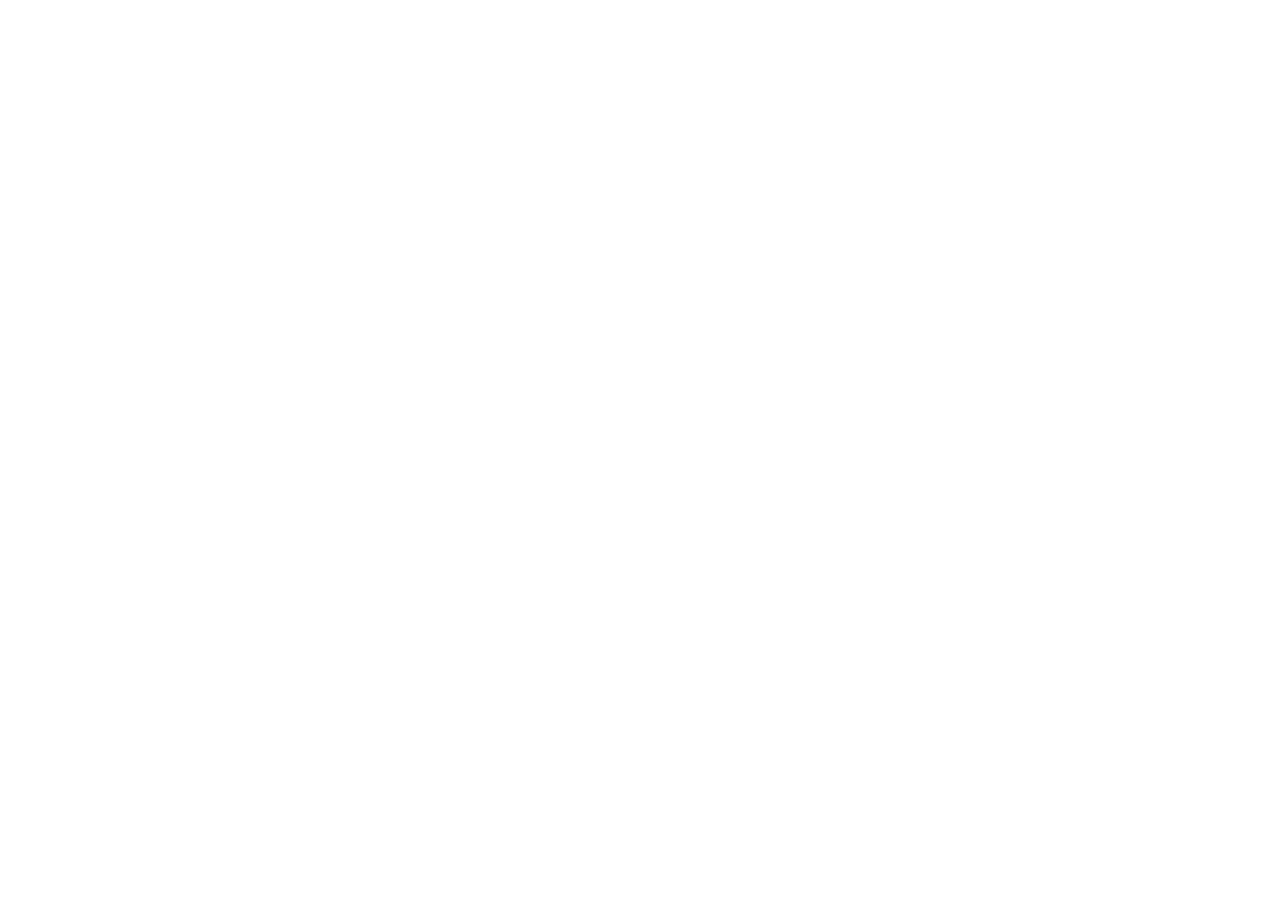
==== index.html @ d3843fdd "Initial" ====
<!DOCTYPE html>
<html lang="en">
<head>
  <head>
    <meta charset="UTF-8" />
    <meta http-equiv="X-UA-Compatible" content="ie=edge" />
    <meta name="viewport" content="width=device-width, initial-scale=1.0" />
    <link rel="shortcut icon" href="favicon.ico" type="image/x-icon">
    <link rel="stylesheet" href="css/all.css" />
    <link rel="stylesheet" href="fonts/Dosis-Regular.ttf" />
    <link rel="stylesheet" href="css/style.css" />
    <title>Luqmaan Brown | Web Developer</title>
  </head>
  <body>
  
    <script src="js/typewriter.js"></script>
    <script>
      document.getElementById("year").innerHTML = new Date().getFullYear();
    </script>
  </body>
</html>
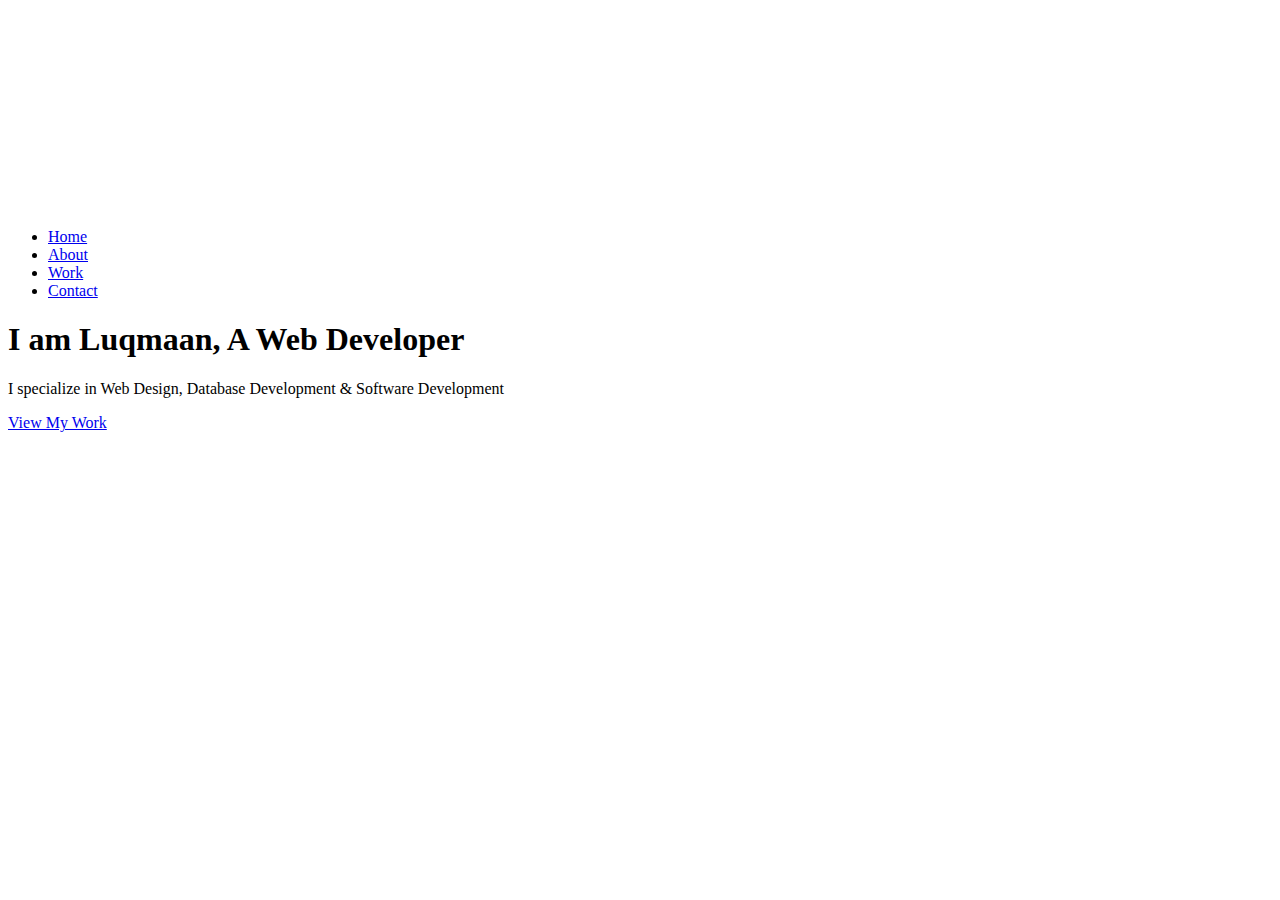
==== commit 1646fdb6: "Added Header plus Nav bar" ====
--- a/index.html
+++ b/index.html
@@ -12,6 +12,35 @@
     <title>Luqmaan Brown | Web Developer</title>
   </head>
   <body>
+    <!-- HEADER -->
+    <header id="header-home">
+      <div class="container">
+        <nav id="main-nav">
+          <img src="img/LB_logo.png" alt="My Logo" id="img-logo" />
+          <ul>
+            <li><a href="index.html" class="current">Home</a></li>
+            <li><a href="about.html">About</a></li>
+            <li><a href="work.html">Work</a></li>
+            <li><a href="contact.html">Contact</a></li>
+          </ul>
+        </nav>
+        <div class="header-content">
+          <h1>
+            I am Luqmaan, A
+            <span
+              class="txt-type"
+              data-wait="2500"
+              data-words='["Web","Database","Software"]'
+            ></span>
+            Developer
+          </h1>
+          <p class="lead">
+            I specialize in Web Design, Database Development & Software Development
+          </p>
+          <a href="work.html" class="btn-light">View My Work</a>
+        </div>
+      </div>
+    </header>
   
     <script src="js/typewriter.js"></script>
     <script>
--- a/css/style.css
+++ b/css/style.css
@@ -0,0 +1 @@
+/* No CSS */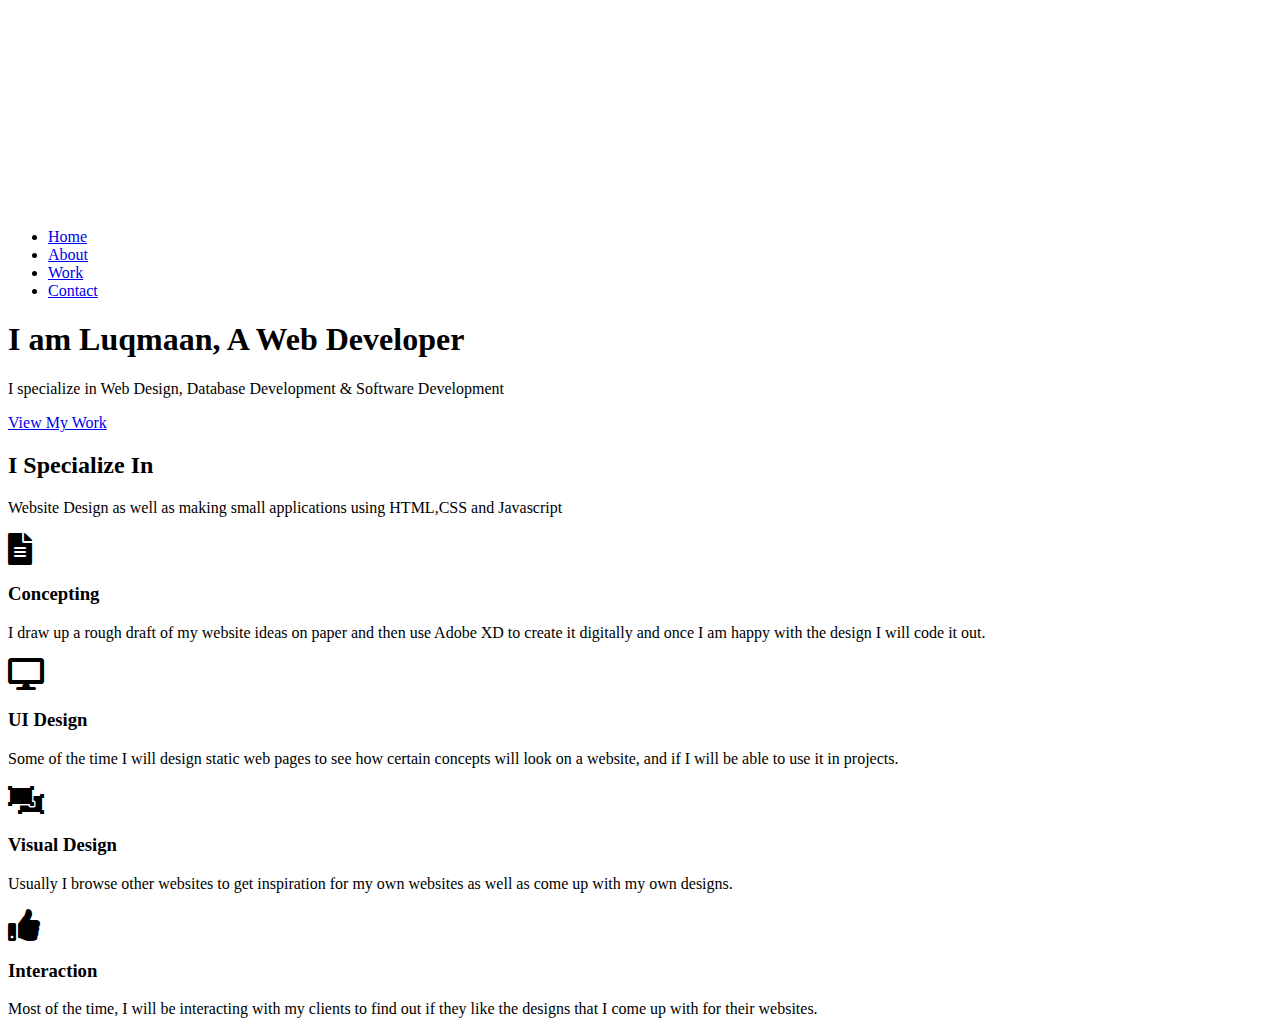
==== commit bde59acb: "Created Section A: Specialize Section" ====
--- a/index.html
+++ b/index.html
@@ -41,7 +41,41 @@
         </div>
       </div>
     </header>
-  
+
+      <!-- Section A: Specialize -->
+    <section id="home-specialize" class="text-center py-2">
+      <div class="container">
+        <h2 class="section-title">I Specialize In</h2>
+        <div class="bottom-line"></div>
+        <p class="lead">
+          Website Design as well as making small applications using HTML,CSS and Javascript
+        </p>
+        <div class="specials">
+          <div>
+            <i class="fas fa-file-alt fa-2x"></i>
+            <h3>Concepting</h3>
+            <p>I draw up a rough draft of my website ideas on paper and then use Adobe XD to create it digitally and once I am happy with the design I will code it out.</p>
+          </div>
+          <div>
+            <i class="fas fa-desktop fa-2x"></i>
+            <h3>UI Design</h3>
+            <p>Some of the time I will design static web pages to see how certain concepts will look on a website, and if I will be able to use it in projects.</p>
+          </div>
+          <div>
+            <i class="fas fa-object-ungroup fa-2x"></i>
+            <h3>Visual Design</h3>
+            <p>Usually I browse other websites to get inspiration for my own websites as well as come up with my own designs.</p>
+          </div>
+          <div>
+            <i class="fas fa-thumbs-up fa-2x"></i>
+            <h3>Interaction</h3>
+            <p>Most of the time, I will be interacting with my clients to find out if they like the designs that I come up with for their websites.</p>
+          </div>
+        </div>
+      </div>
+    </section>
+
+
     <script src="js/typewriter.js"></script>
     <script>
       document.getElementById("year").innerHTML = new Date().getFullYear();
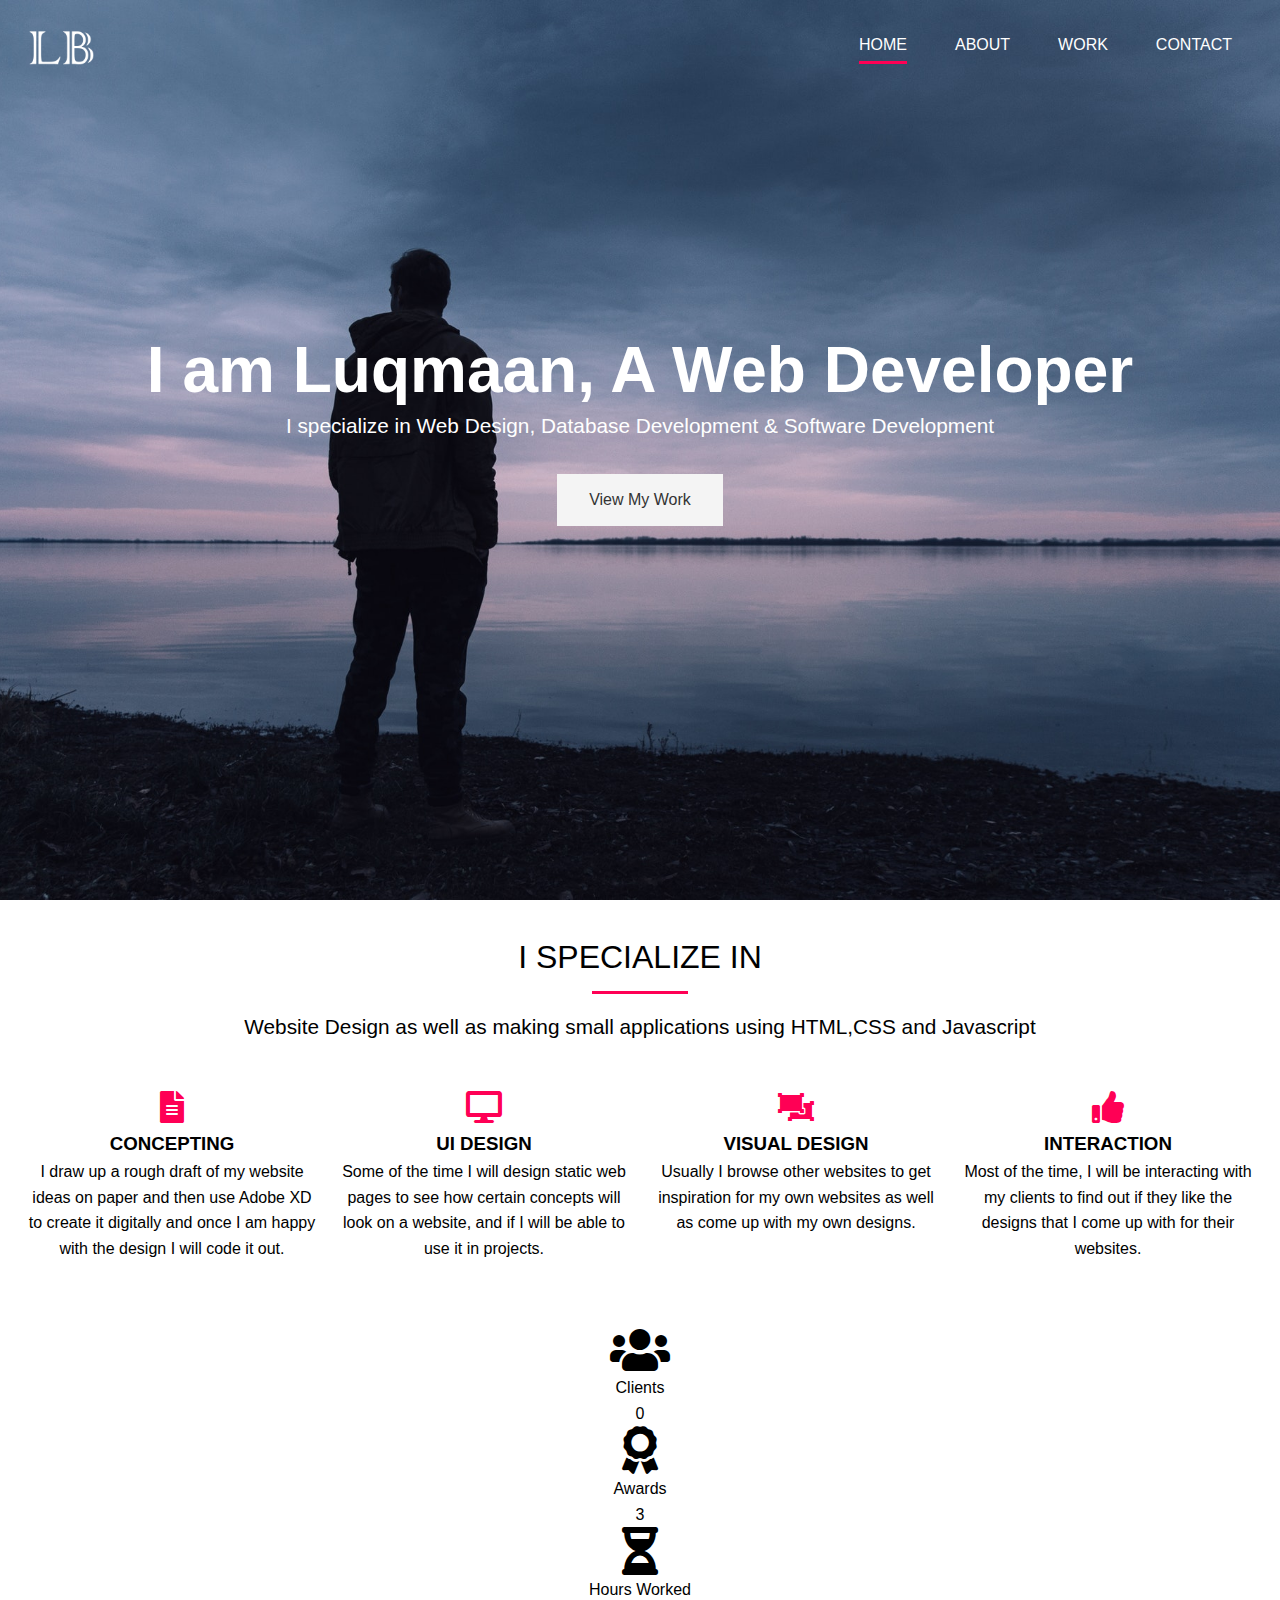
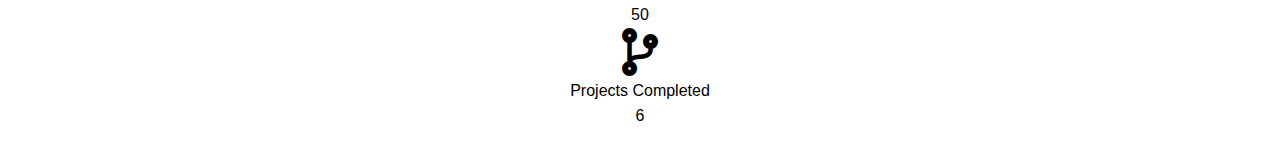
==== commit 34fef638: "Add Section B: Stats (index page)" ====
--- a/index.html
+++ b/index.html
@@ -75,6 +75,39 @@
       </div>
     </section>
 
+    <!-- Section B: Stats (info) -->
+    <section id="home-stats" class="text-center py-2">
+      <div class="stats">
+        <div>
+          <ul>
+            <li><i class="fas fa-users fa-3x"></i></li> 
+            <li class="stats-title">Clients</li>
+            <li class="stats-number">0</li>
+          </ul>
+        </div>
+        <div>
+          <ul>
+            <li><i class="fas fa-award fa-3x"></i></li>
+            <li class="stats-title">Awards</li>
+            <li class="stats-number">3</li>
+          </ul>
+        </div>
+        <div>
+          <ul>
+            <li><i class="fas fa-hourglass-half  fa-3x"></i></li>
+            <li class="stats-title">Hours Worked</li>
+            <li class="stats-number">50</li>
+          </ul>
+        </div>
+        <div>
+          <ul>
+            <li><i class="fas fa-code-branch  fa-3x"></i></li>
+            <li class="stats-title">Projects Completed</li>
+            <li class="stats-number">6</li>
+          </ul>
+        </div>
+      </div>
+    </section>
 
     <script src="js/typewriter.js"></script>
     <script>
--- a/css/style.css
+++ b/css/style.css
@@ -1 +1,226 @@
-/* No CSS */+.container {
+  max-width: 1280px;
+  padding: 0 1.5rem;
+  margin: auto;
+  overflow: hidden;
+}
+
+.btn-main, .btn-light, .btn-dark {
+  display: inline-block;
+  padding: 0.8rem 2rem;
+  -webkit-transition: all 0.5s;
+  transition: all 0.5s;
+  border: none;
+  cursor: pointer;
+}
+
+.btn-main {
+  color: #333;
+  background-color: #ff0055;
+}
+
+.btn-light {
+  color: #333;
+  background-color: #f4f4f4;
+}
+
+.btn-dark {
+  color: #f4f4f4;
+  background-color: #333;
+}
+
+button[class^="btn-"]:hover,
+a[class^="btn-"]:hover,
+input[class^="btn-"]:hover {
+  background-color: #ff0055;
+  color: #fff;
+}
+
+.bg-main {
+  background: #ff0055;
+  color: #fff;
+}
+
+.bg-dark {
+  background: #333;
+  color: #fff;
+}
+
+.bg-light {
+  background: #f4f4f4;
+  color: #000;
+}
+
+.bg-medium {
+  background: #ccc;
+  color: #000;
+}
+
+.lead {
+  font-size: 1.3rem;
+  margin-bottom: 2rem;
+}
+
+.text-center {
+  text-align: center;
+}
+
+.py-1 {
+  padding: 1rem 0;
+}
+
+.py-2 {
+  padding: 2rem 0;
+}
+
+.py-3 {
+  padding: 3rem 0;
+}
+
+.py-4 {
+  padding: 4rem 0;
+}
+
+.my-1 {
+  margin: 1rem 0;
+}
+
+.my-2 {
+  margin: 2rem 0;
+}
+
+.my-3 {
+  margin: 3rem 0;
+}
+
+.my-4 {
+  margin: 4rem 0;
+}
+
+.section-title {
+  font-size: 2rem;
+  display: block;
+  padding-bottom: 0.5rem;
+  text-align: center;
+  font-weight: 100;
+  text-transform: uppercase;
+}
+
+.bottom-line {
+  height: 2.5px;
+  width: 6rem;
+  background: #ff0055;
+  display: block;
+  margin: 0 auto 1rem auto;
+}
+
+* {
+  margin: 0;
+  padding: 0;
+}
+
+body {
+  font-family: "Dosis", sans-serif;
+  line-height: 1.6;
+  background: #fff;
+}
+
+a {
+  text-decoration: none;
+  color: #333;
+}
+
+ul {
+  list-style: none;
+}
+
+h2,
+h3,
+h4 {
+  text-transform: uppercase;
+}
+
+img {
+  width: 100%;
+}
+
+#img-logo {
+  width: 70px;
+  height: 70xp;
+  color: #fff;
+  text-transform: uppercase;
+}
+
+#main-nav {
+  display: -webkit-box;
+  display: -ms-flexbox;
+  display: flex;
+  -webkit-box-pack: justify;
+      -ms-flex-pack: justify;
+          justify-content: space-between;
+  padding-top: 1rem;
+}
+
+#main-nav ul {
+  display: -webkit-box;
+  display: -ms-flexbox;
+  display: flex;
+}
+
+#main-nav li {
+  padding: 1rem 1.5rem;
+}
+
+#main-nav a {
+  text-decoration: none;
+  color: #fff;
+  text-transform: uppercase;
+  border-bottom: 3px transparent solid;
+  padding-bottom: 0.5rem;
+  -webkit-transition: border-color 0.5s;
+  transition: border-color 0.5s;
+}
+
+#main-nav a:hover {
+  border-color: #ccc;
+}
+
+#main-nav a.current {
+  border-color: #ff0055;
+}
+
+#header-home {
+  background: url("../img/showcase.jpg") no-repeat center right/cover;
+  height: 100vh;
+  color: #fff;
+}
+
+#header-home .header-content {
+  text-align: center;
+  padding-top: 20%;
+}
+
+#header-home .header-content h1 {
+  font-size: 4rem;
+  line-height: 1.2;
+}
+
+#header-inner {
+  background: url("../img/showcase.jpg") no-repeat 20% 30%/cover;
+  height: 5.5rem;
+  border-bottom: 3px solid #ff0055;
+}
+
+#home-specialize .specials {
+  margin-top: 3rem;
+  display: -ms-grid;
+  display: grid;
+  grid-gap: 1rem;
+  -ms-grid-columns: (1fr)[4];
+      grid-template-columns: repeat(4, 1fr);
+}
+
+#home-specialize .specials .fas {
+  color: #ff0055;
+  padding-bottom: 0.4rem;
+}
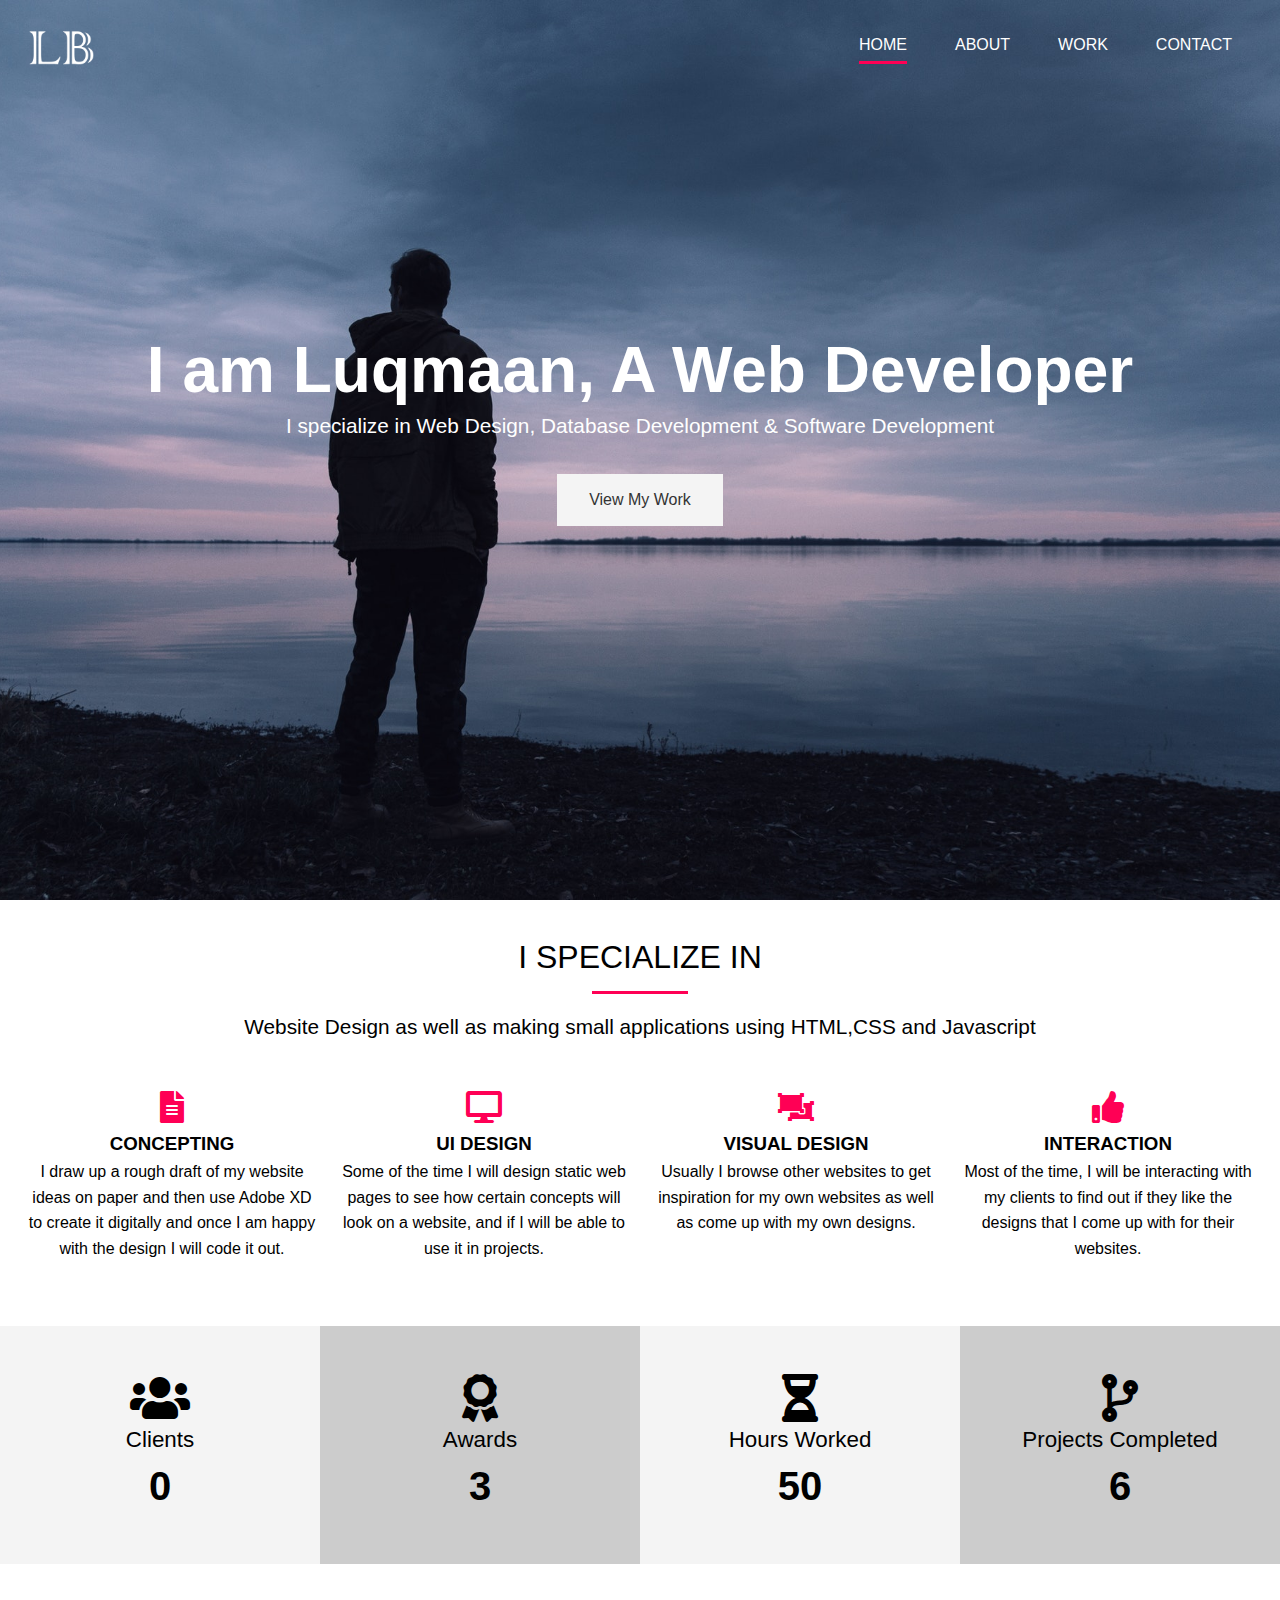
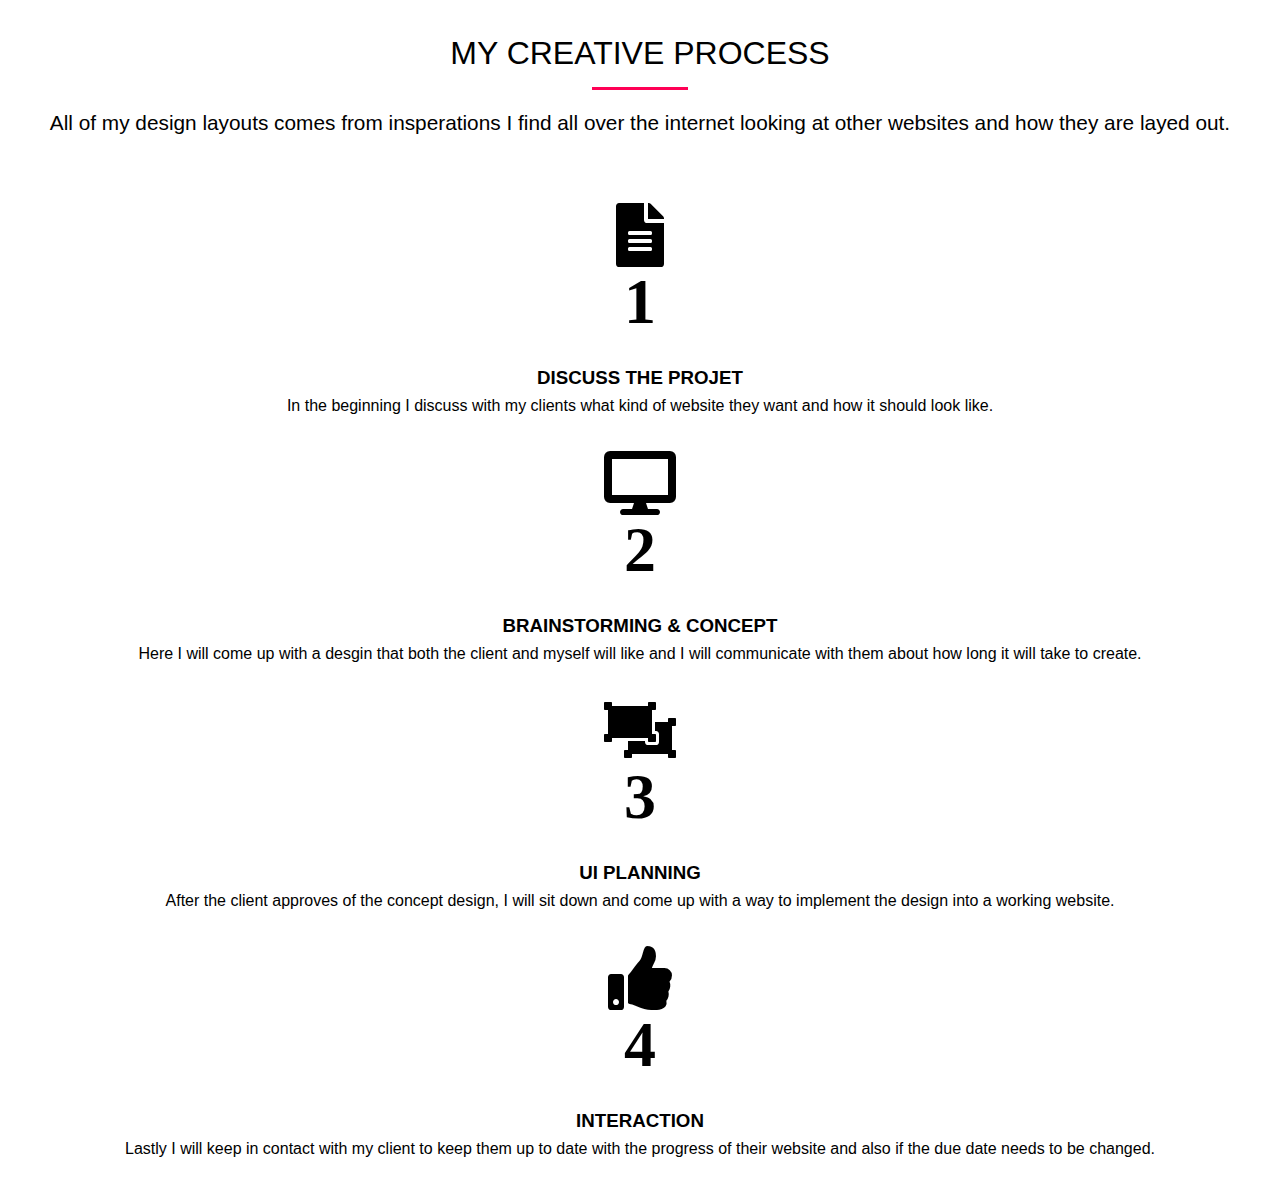
==== commit 0a58d2e5: "Added Section C: work process" ====
--- a/index.html
+++ b/index.html
@@ -109,6 +109,52 @@
       </div>
     </section>
 
+    <!-- Section C: Process -->
+    <section id="home-process" class="text-center py-2">
+      <div class="container">
+        <h2 class="section-title">
+          My Creative Process
+        </h2>
+        <div class="bottom-line"></div>
+        <p class="lead">
+          All of my design layouts comes from insperations I find all over the internet looking at other websites and how they are layed out.
+        </p>
+        <div class="process">
+          <div>
+            <i class="fas fa-file-alt fa-4x process-icon my-2">
+              <div class="process-step">1</div>
+            </i>
+            <h3>Discuss The Projet</h3>
+            <p>In the beginning I discuss with my clients what kind of website they want and how it should look like.</p>
+          </div>
+
+          <div>
+            <i class="fas fa-desktop fa-4x process-icon my-2">
+              <div class="process-step">2</div>
+            </i>
+            <h3>Brainstorming & Concept</h3>
+            <p>Here I will come up with a desgin that both the client and myself will like and I will communicate with them about how long it will take to create.</p>
+          </div>
+
+          <div>
+            <i class="fas fa-object-ungroup fa-4x process-icon my-2">
+              <div class="process-step">3</div>
+            </i>
+            <h3>UI Planning</h3>
+            <p>After the client approves of the concept design, I will sit down and come up with a way to implement the design into a working website.</p>
+          </div>
+
+          <div>
+            <i class="fas fa-thumbs-up fa-4x process-icon my-2">
+              <div class="process-step">4</div>
+            </i>
+            <h3>Interaction</h3>
+            <p>Lastly I will keep in contact with my client to keep them up to date with the progress of their website and also if the due date needs to be changed.</p>
+          </div>
+        </div>
+      </div>
+    </section>
+
     <script src="js/typewriter.js"></script>
     <script>
       document.getElementById("year").innerHTML = new Date().getFullYear();
--- a/css/style.css
+++ b/css/style.css
@@ -224,3 +224,35 @@
   color: #ff0055;
   padding-bottom: 0.4rem;
 }
+
+#home-stats .stats {
+  display: -ms-grid;
+  display: grid;
+  -ms-grid-columns: (1fr)[4];
+      grid-template-columns: repeat(4, 1fr);
+}
+
+#home-stats .stats li {
+  line-height: 1.5;
+}
+
+#home-stats .stats li.stats-title {
+  font-size: 1.4rem;
+}
+
+#home-stats .stats li.stats-number {
+  font-size: 2.5rem;
+  font-weight: bold;
+}
+
+#home-stats .stats div {
+  padding: 3rem 0;
+}
+
+#home-stats .stats div:nth-child(odd) {
+  background: #f4f4f4;
+}
+
+#home-stats .stats div:nth-child(even) {
+  background: #ccc;
+}
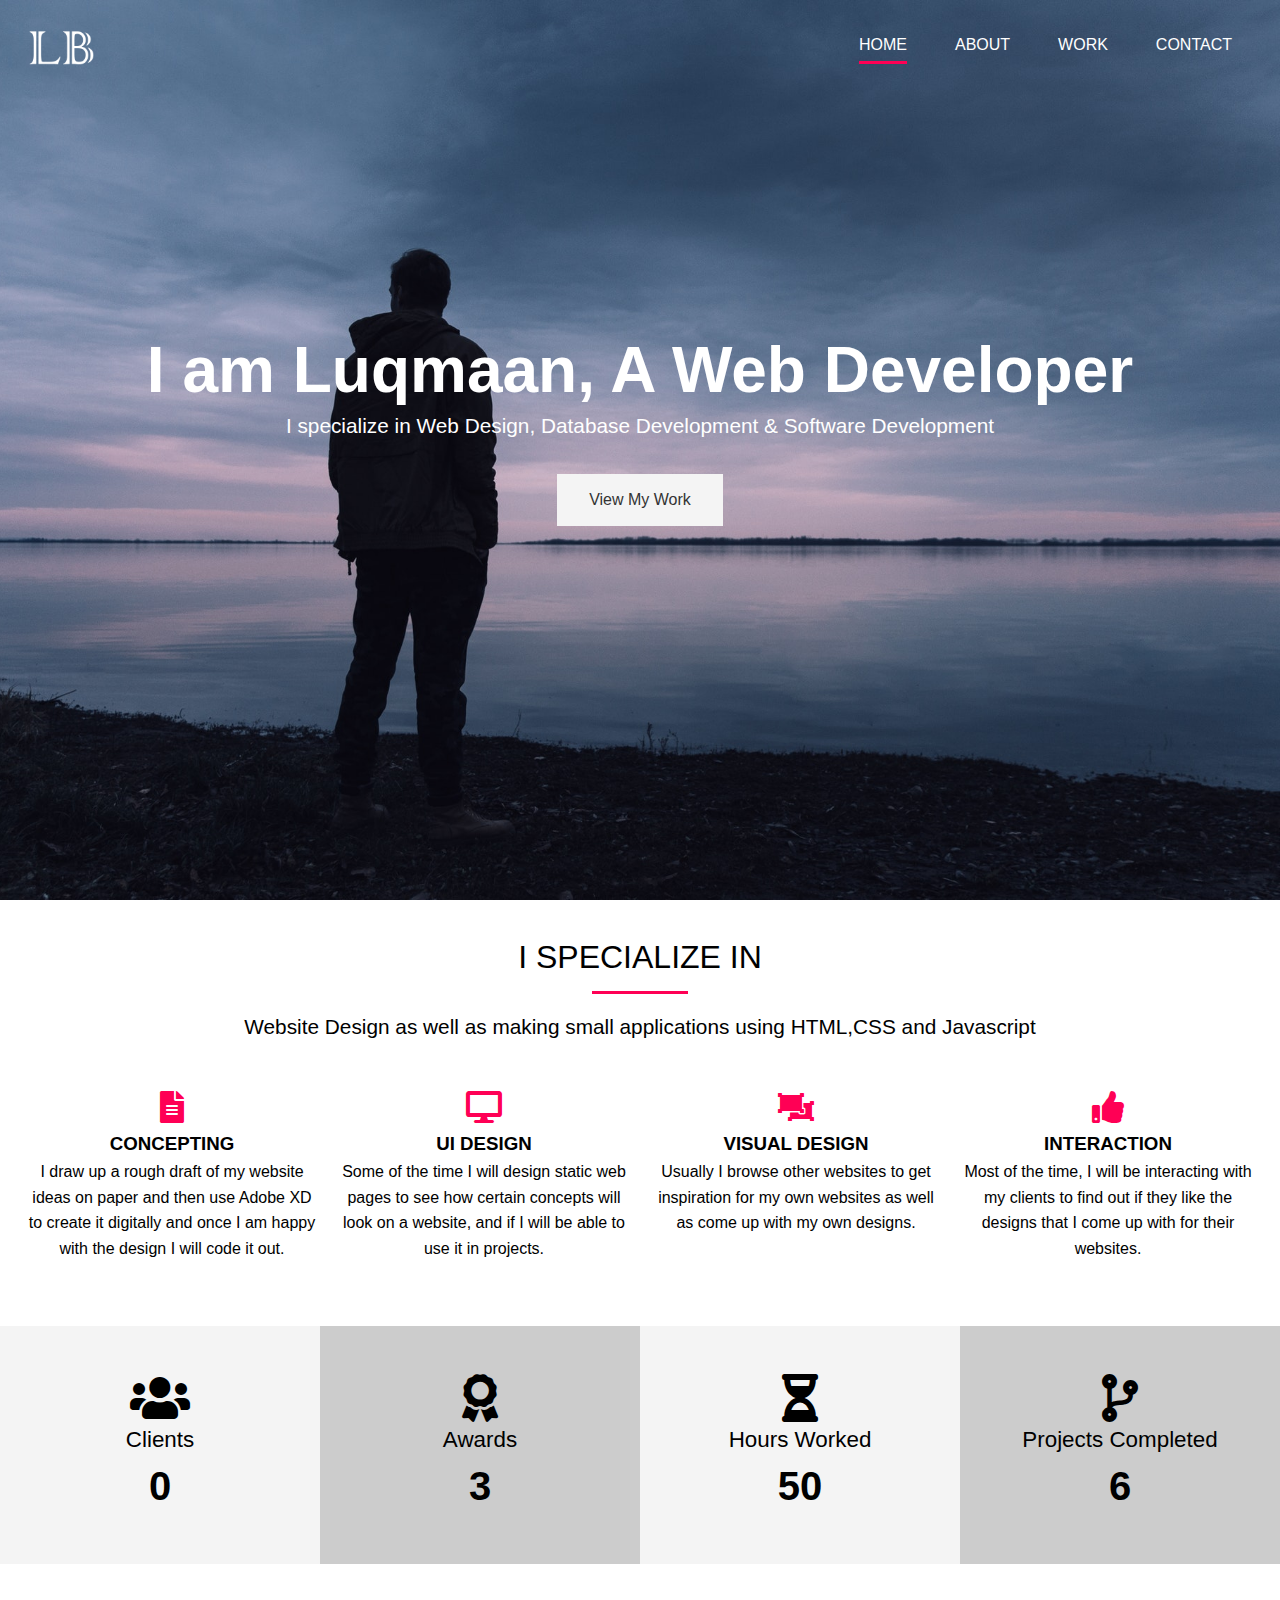
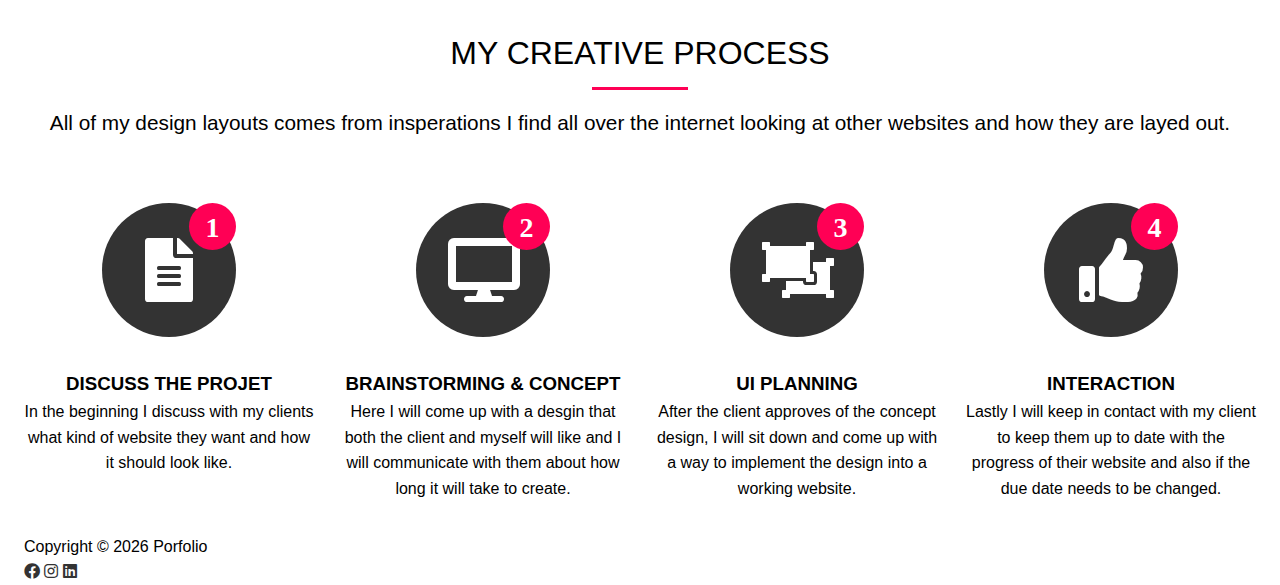
==== commit e2e19f3e: "Added Footer content and Styling" ====
--- a/index.html
+++ b/index.html
@@ -155,6 +155,19 @@
       </div>
     </section>
 
+        <!-- Footer -->
+    <footer id="main-footer">
+      <div class="footer-content container">
+            <p>Copyright &copy; <span id="year"></span> Porfolio</p>
+            
+            <div class="social">
+              <a href="https://www.facebook.com/luqmaan.brown.19/" target="_blank"> <i class="fab fa-facebook"></i></a>
+              <a href="https://www.instagram.com/luqmaanbrown/" target="_blank"> <i class="fab fa-instagram"></i> </a>
+              <a href="https://www.linkedin.com/in/luqmaan-brown-63a745183/" target="_blank"> <i class="fab fa-linkedin"></i></a>
+            </div>
+      </div>
+    </footer>
+
     <script src="js/typewriter.js"></script>
     <script>
       document.getElementById("year").innerHTML = new Date().getFullYear();
--- a/css/style.css
+++ b/css/style.css
@@ -256,3 +256,52 @@
 #home-stats .stats div:nth-child(even) {
   background: #ccc;
 }
+
+#home-process .process {
+  display: -ms-grid;
+  display: grid;
+  -ms-grid-columns: (1fr)[4];
+      grid-template-columns: repeat(4, 1fr);
+  grid-gap: 1.5rem;
+  text-align: center;
+}
+
+#home-process .process-step {
+  position: absolute;
+  top: 0;
+  right: 0;
+  font-size: 28px;
+  background: #ff0055;
+  border-radius: 50%;
+  height: 15px;
+  width: 15px;
+  line-height: 15px;
+  padding: 1rem;
+  -webkit-transition: all 1s;
+  transition: all 1s;
+}
+
+#home-process .process-icon {
+  border-radius: 50%;
+  background: #333;
+  color: #fff;
+  padding: 2rem;
+  width: 70px;
+  height: 70px;
+  line-height: 70px;
+  text-align: center;
+  position: relative;
+  -webkit-transition: all 1s;
+  transition: all 1s;
+}
+
+#home-process .process-icon:hover {
+  background: #ff0055;
+  width: 90px;
+  height: 90px;
+  line-height: 90px;
+}
+
+#home-process .process-icon:hover .process-step {
+  background: #333;
+}
